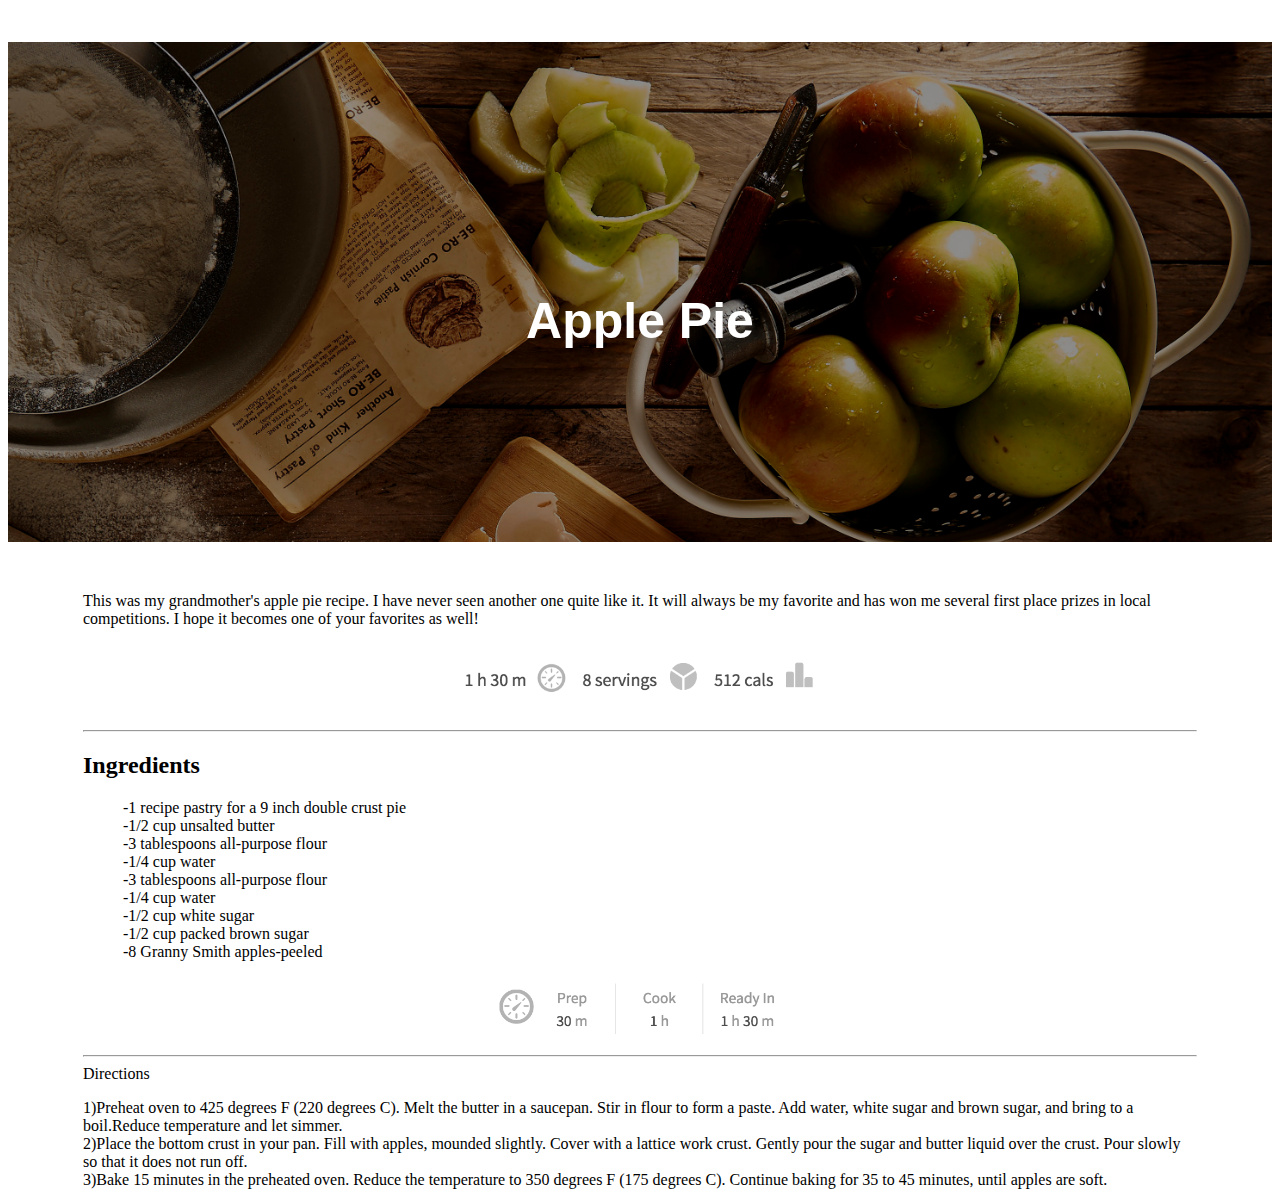
==== apple-pie/index.html @ 51849f76 "message here" ====
<!DOCTYPE html>
<html lang="en">
  <head>
    <meta charset="UTF-8" />
    <meta name="viewport" content="width=device-width, initial-scale=1.0" />
    <title>Apple Pie Recipe</title>
    <head>
      <link rel="stylesheet" href= "styles/style.css"/>
    </head>
  
  




  <header class="header">
      
      <h2 class="apple-pie">Apple Pie</h2>
  </header>
      


      <body class="body">
       <section>
      
        <p id ="paragraph" class ="section">This was my grandmother's apple pie recipe. I have never seen another one quite like it. It will always
          be my favorite and has won me several first place prizes in local competitions. I hope it becomes one of your
          favorites as well!</p>
          
          <h1><img class="recipe-info" src="images/recipe-info.png" alt></h1>
          <span></span>
         
        
        </section>
        <hr class ="line">


        <section class="section">
              <h2>Ingredients</h2>
                <ul class="ingredients-list">
                  <li>-1 recipe pastry for a 9 inch double crust pie </li>
                  <li>-1/2 cup unsalted butter </li>
                  <li>-3 tablespoons all-purpose flour</li>
                  <li>-1/4 cup water </li>
                  <li>-3 tablespoons all-purpose flour</li>
                  <li>-1/4 cup water</li>
                  <li>-1/2 cup white sugar</li>
                  <li>-1/2 cup packed brown sugar</li></1>
                  <li>-8 Granny Smith apples-peeled</li>
                </ul>
              <img  class="cooking-info" src="images/cooking-info.png">

            
          </section>
        

        <section class="section">
                <hr>Directions</hr>
               <p></p>
               
                 <div>1)Preheat oven to 425 degrees F (220 degrees C). Melt the butter in a saucepan. Stir in flour to form a paste. Add water, white sugar and brown sugar, and bring to a boil.Reduce temperature and let simmer.</div*>
                 <div>2)Place the bottom crust in your pan. Fill with apples, mounded
                  slightly. Cover with a lattice work crust. Gently pour the sugar and butter liquid over the crust. Pour slowly so
                  that it does not run off.</div>
                 <div>3)Bake 15 minutes in the preheated oven. Reduce the temperature to 350 degrees F (175
                  degrees C). Continue baking for 35 to 45 minutes, until apples are soft.</div>
                
        </section>

      </body>
</html>
---- apple-pie/styles/style.css ----
.header{
    
  background-image: url("../images/apple-pie.jpg");
  background-size:cover;
   height:500px;
    }

.body   



.apple-pie{
   text-align:center;
   font-size:50px;
   padding-top:250px;
   color:white;
   font-family:Arial, Helvetica, sans-serif;
}


.recipe-info{
    height:60px;
    display:block;
  margin:0 auto;
 

}


.ingredients-list{
 list-style: none;
}


.cooking-info{
    height:70px;
    display:block;
    margin:0 auto;
}


.section{
    margin: 0 75px;
}

#paragraph{
    margin-top:50px;
}

.line{
    margin: 0 75px;
}

.space{
    margin-top: 500px;
   
}

.directions{
    list-style:decimal
}
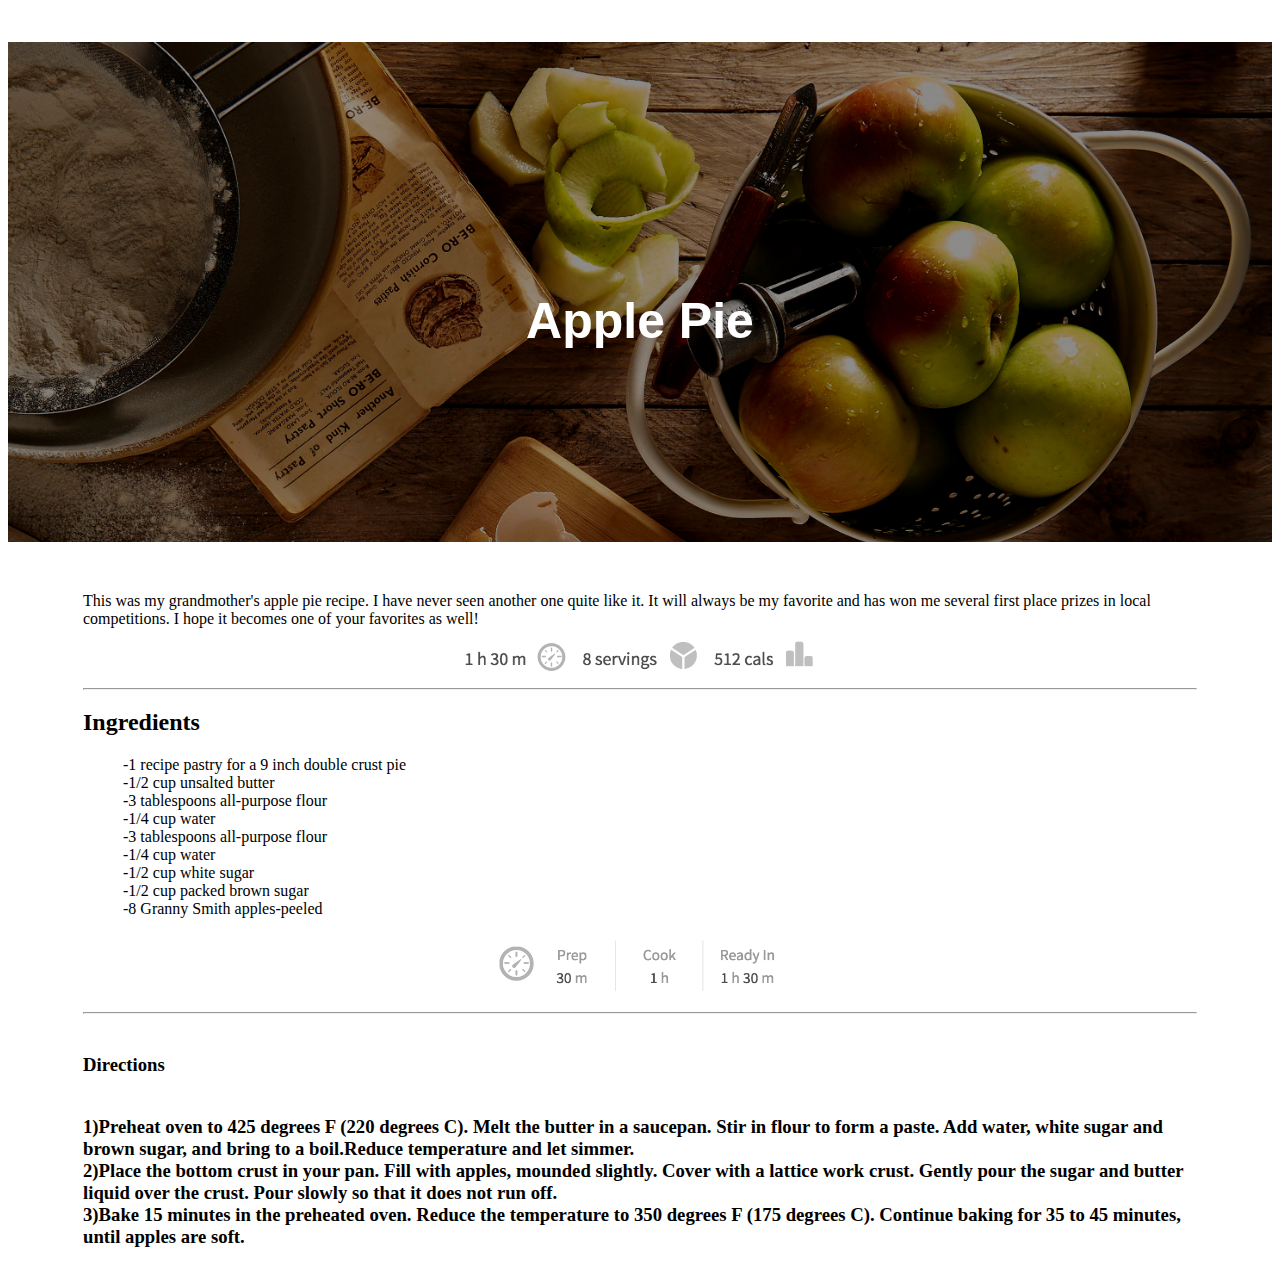
==== commit a3f278d3: "css changes" ====
--- a/apple-pie/index.html
+++ b/apple-pie/index.html
@@ -4,39 +4,31 @@
     <meta charset="UTF-8" />
     <meta name="viewport" content="width=device-width, initial-scale=1.0" />
     <title>Apple Pie Recipe</title>
-    <head>
+  
       <link rel="stylesheet" href= "styles/style.css"/>
+
     </head>
   
-  
-
-
-
-
+  <body>
+  <section>
   <header class="header">
-      
       <h2 class="apple-pie">Apple Pie</h2>
   </header>
-      
-
-
-      <body class="body">
-       <section>
-      
-        <p id ="paragraph" class ="section">This was my grandmother's apple pie recipe. I have never seen another one quite like it. It will always
+  </section>
+  
+  <section>
+      <p id ="paragraph" class ="section">This was my grandmother's apple pie recipe. I have never seen another one quite like it. It will always
           be my favorite and has won me several first place prizes in local competitions. I hope it becomes one of your
           favorites as well!</p>
           
-          <h1><img class="recipe-info" src="images/recipe-info.png" alt></h1>
+          <img class="recipe-info" src="images/recipe-info.png" >
           <span></span>
-         
-        
-        </section>
+  </section>
         <hr class ="line">
 
 
-        <section class="section">
-              <h2>Ingredients</h2>
+  <section class="section">
+              <h2 class="ingredients-title">Ingredients</h2>
                 <ul class="ingredients-list">
                   <li>-1 recipe pastry for a 9 inch double crust pie </li>
                   <li>-1/2 cup unsalted butter </li>
@@ -49,22 +41,23 @@
                   <li>-8 Granny Smith apples-peeled</li>
                 </ul>
               <img  class="cooking-info" src="images/cooking-info.png">
-
-            
-          </section>
+              <hr>
+              
+            </section>
         
 
         <section class="section">
-                <hr>Directions</hr>
-               <p></p>
-               
+                <h3 class ="directions" class="bold">Directions</h3>
+                 <p></p>
+                 <h3>
                  <div>1)Preheat oven to 425 degrees F (220 degrees C). Melt the butter in a saucepan. Stir in flour to form a paste. Add water, white sugar and brown sugar, and bring to a boil.Reduce temperature and let simmer.</div*>
                  <div>2)Place the bottom crust in your pan. Fill with apples, mounded
                   slightly. Cover with a lattice work crust. Gently pour the sugar and butter liquid over the crust. Pour slowly so
                   that it does not run off.</div>
                  <div>3)Bake 15 minutes in the preheated oven. Reduce the temperature to 350 degrees F (175
                   degrees C). Continue baking for 35 to 45 minutes, until apples are soft.</div>
-                
+                </div>
+                </h3>
         </section>
 
       </body>
--- a/apple-pie/styles/style.css
+++ b/apple-pie/styles/style.css
@@ -1,61 +1,66 @@
-.header{
-    
-  background-image: url("../images/apple-pie.jpg");
-  background-size:cover;
-   height:500px;
-    }
-
-.body   
-
-
-
-.apple-pie{
-   text-align:center;
-   font-size:50px;
-   padding-top:250px;
-   color:white;
-   font-family:Arial, Helvetica, sans-serif;
-}
-
-
-.recipe-info{
-    height:60px;
-    display:block;
-  margin:0 auto;
- 
-
-}
-
-
-.ingredients-list{
- list-style: none;
-}
-
-
-.cooking-info{
-    height:70px;
-    display:block;
-    margin:0 auto;
-}
-
-
-.section{
-    margin: 0 75px;
-}
-
-#paragraph{
-    margin-top:50px;
-}
-
-.line{
-    margin: 0 75px;
-}
-
-.space{
-    margin-top: 500px;
-   
-}
-
-.directions{
-    list-style:decimal
+.header{
+    
+  background-image: url("../images/apple-pie.jpg");
+  background-size:cover;
+   height:500px;
+    }
+
+
+
+
+
+.apple-pie{
+   text-align:center;
+   font-size:50px;
+   padding-top:250px;
+   color:white;
+   font-family:Arial, Helvetica, sans-serif;
+}
+
+
+.recipe-info{
+    height:60px;
+    display:block;
+  margin:0 auto;
+ 
+
+}
+
+
+.ingredients-list{
+ list-style: none;
+}
+
+
+.cooking-info{
+    height:70px;
+    display:block;
+    margin:0 auto;
+}
+
+
+.section{
+    margin: 0 75px;
+}
+
+#paragraph{
+    margin-top:50px;
+}
+
+.line{
+    margin: 0 75px;
+}
+
+.space{
+    margin-top: 500px;
+   
+}
+
+.directions{
+    list-style: none;
+    margin:40px 0 ;
+    font:bold
+}
+.bold{
+    font-weight:bolder;
 }